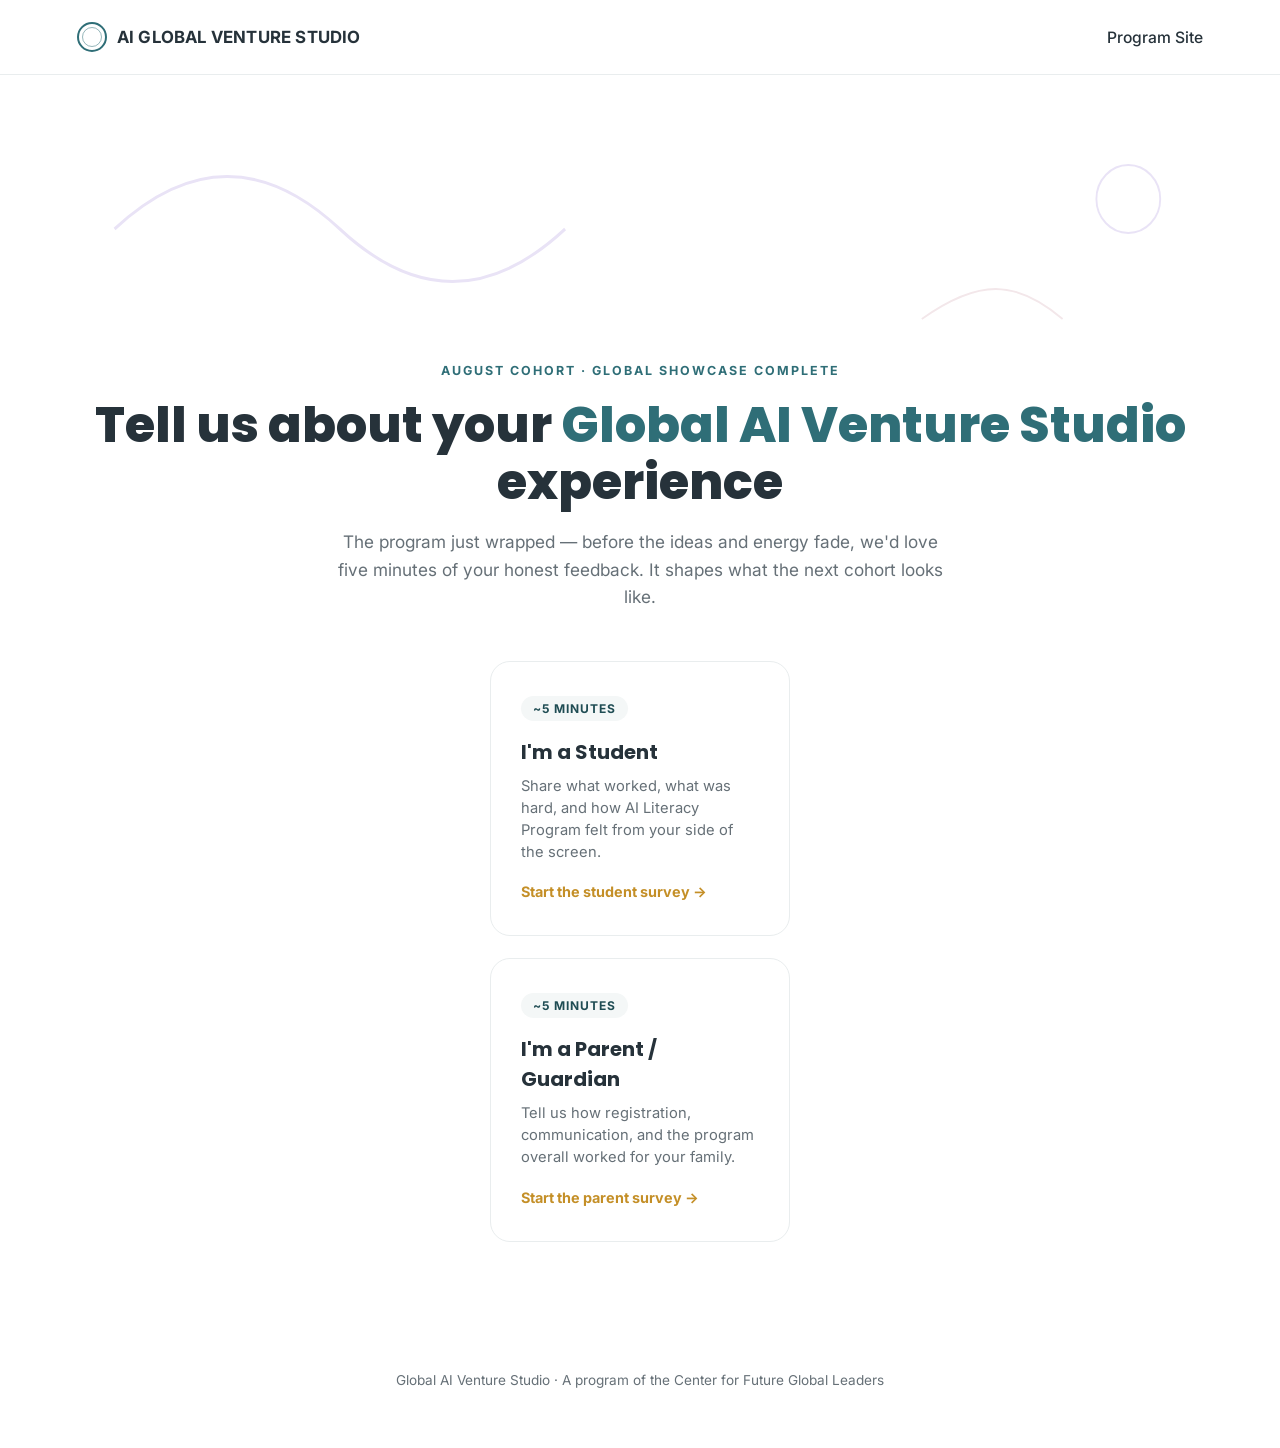
==== index.html @ 2229a6f4 "Add GAIVS end-of-program survey pages" ====
<!DOCTYPE html>
<html lang="en">
<head>
<meta charset="UTF-8">
<meta name="viewport" content="width=device-width, initial-scale=1.0">
<title>GAIVS End-of-Program Survey</title>
<link rel="preconnect" href="https://fonts.googleapis.com">
<link href="https://fonts.googleapis.com/css2?family=Poppins:wght@700;800&family=Inter:wght@400;500;600;700&display=swap" rel="stylesheet">
<link rel="stylesheet" href="style.css">
</head>
<body>

<header class="site-header">
  <div class="logo-mark"><span class="globe"></span> AI GLOBAL VENTURE STUDIO</div>
  <nav>
    <a href="https://ailiteracy.cfgltoday.org" target="_blank" rel="noopener">Program Site</a>
  </nav>
</header>

<section class="hero">
  <svg class="hero-decor" width="100%" height="220" viewBox="0 0 1200 220" preserveAspectRatio="none">
    <path d="M40,90 C120,20 200,20 280,90 C360,160 440,160 520,90" fill="none" stroke="#e9e3f6" stroke-width="3"/>
    <circle cx="1120" cy="60" r="34" fill="none" stroke="#e9e3f6" stroke-width="2"/>
    <path d="M900,180 C960,140 1000,140 1050,180" fill="none" stroke="#f3e7ea" stroke-width="2"/>
  </svg>
  <div class="eyebrow">August Cohort · Global Showcase Complete</div>
  <h1>Tell us about your <span class="accent">Global AI Venture Studio</span> experience</h1>
  <p class="sub">The program just wrapped — before the ideas and energy fade, we'd love five minutes of your honest feedback. It shapes what the next cohort looks like.</p>
</section>

<div class="form-wrap" style="margin-top: 10px;">
  <div class="landing-cards">
    <a class="landing-card" href="student.html">
      <span class="tag">~5 minutes</span>
      <h3>I'm a Student</h3>
      <p>Share what worked, what was hard, and how AI Literacy Program felt from your side of the screen.</p>
      <span class="go">Start the student survey →</span>
    </a>
    <a class="landing-card" href="parent.html">
      <span class="tag">~5 minutes</span>
      <h3>I'm a Parent / Guardian</h3>
      <p>Tell us how registration, communication, and the program overall worked for your family.</p>
      <span class="go">Start the parent survey →</span>
    </a>
  </div>
</div>

<footer class="site-footer">
  Global AI Venture Studio · A program of the Center for Future Global Leaders
</footer>

</body>
</html>
---- style.css ----
:root {
  --teal: #2f6e77;
  --teal-dark: #1f4c53;
  --gold: #e2a83c;
  --gold-dark: #c48f27;
  --ink: #26323a;
  --gray: #667077;
  --line: #e9edee;
  --card: #ffffff;
  --wave: #e9e3f6;
  --radius: 16px;
}

* { box-sizing: border-box; }

html, body {
  margin: 0;
  padding: 0;
  background: #ffffff;
  color: var(--ink);
  font-family: 'Inter', -apple-system, BlinkMacSystemFont, 'Segoe UI', sans-serif;
  -webkit-font-smoothing: antialiased;
}

h1, h2, h3, .brand-word {
  font-family: 'Poppins', 'Inter', sans-serif;
}

a { color: inherit; }

/* ---------- Header ---------- */
.site-header {
  display: flex;
  align-items: center;
  justify-content: space-between;
  padding: 22px 6vw;
  border-bottom: 1px solid var(--line);
}

.site-header nav {
  display: flex;
  align-items: center;
  gap: 32px;
}

.site-header nav a {
  text-decoration: none;
  color: var(--ink);
  font-weight: 500;
  font-size: 0.98rem;
}

.pill-btn {
  display: inline-flex;
  align-items: center;
  gap: 8px;
  background: var(--gold);
  color: #ffffff;
  border: none;
  padding: 11px 22px;
  border-radius: 999px;
  font-weight: 600;
  font-size: 0.95rem;
  text-decoration: none;
  cursor: pointer;
  transition: background 0.15s ease, transform 0.15s ease;
}

.pill-btn:hover { background: var(--gold-dark); transform: translateY(-1px); }

.logo-mark {
  display: flex;
  align-items: center;
  gap: 10px;
  font-weight: 700;
  font-size: 1.05rem;
  letter-spacing: 0.2px;
}

.logo-mark .globe {
  width: 30px;
  height: 30px;
  border-radius: 50%;
  border: 2px solid var(--teal);
  position: relative;
  flex-shrink: 0;
}
.logo-mark .globe::before {
  content: "";
  position: absolute;
  inset: 3px;
  border-radius: 50%;
  border: 1px solid var(--teal);
  opacity: 0.5;
}

/* ---------- Hero ---------- */
.hero {
  position: relative;
  text-align: center;
  padding: 64px 6vw 40px;
  overflow: hidden;
}

.hero-decor {
  position: absolute;
  inset: 0;
  pointer-events: none;
  z-index: 0;
}

.hero > * { position: relative; z-index: 1; }

.eyebrow {
  letter-spacing: 2px;
  text-transform: uppercase;
  font-size: 0.78rem;
  font-weight: 700;
  color: var(--teal);
  margin-bottom: 18px;
}

.hero h1 {
  font-size: clamp(2rem, 4.5vw, 3.1rem);
  font-weight: 800;
  line-height: 1.15;
  margin: 0 0 18px;
  color: var(--ink);
}

.hero h1 .accent { color: var(--teal); }

.hero p.sub {
  max-width: 620px;
  margin: 0 auto;
  color: var(--gray);
  font-size: 1.08rem;
  line-height: 1.6;
}

.time-chip {
  display: inline-flex;
  align-items: center;
  gap: 8px;
  margin-top: 22px;
  background: #f4f7f7;
  border: 1px solid var(--line);
  color: var(--teal-dark);
  font-weight: 600;
  font-size: 0.9rem;
  padding: 8px 16px;
  border-radius: 999px;
}

/* ---------- Form ---------- */
.form-wrap {
  max-width: 700px;
  margin: 0 auto 100px;
  padding: 0 6vw;
}

.card {
  background: var(--card);
  border: 1px solid var(--line);
  border-radius: 24px;
  padding: 40px 40px 44px;
  box-shadow: 0 20px 50px -30px rgba(31, 76, 83, 0.25);
}

.q-block {
  padding: 26px 0;
  border-bottom: 1px solid var(--line);
}
.q-block:first-child { padding-top: 0; }
.q-block:last-of-type { border-bottom: none; }

.q-number {
  font-size: 0.78rem;
  font-weight: 700;
  color: var(--gold-dark);
  letter-spacing: 1px;
  margin-bottom: 6px;
  display: block;
}

.q-text {
  font-weight: 700;
  font-size: 1.05rem;
  margin: 0 0 4px;
  color: var(--ink);
}

.q-help {
  font-size: 0.88rem;
  color: var(--gray);
  margin: 0 0 16px;
}

.options {
  display: flex;
  flex-wrap: wrap;
  gap: 10px;
  margin-top: 14px;
}

.option {
  position: relative;
  border: 1.5px solid var(--line);
  border-radius: 12px;
  padding: 12px 18px;
  font-size: 0.95rem;
  font-weight: 500;
  cursor: pointer;
  transition: all 0.15s ease;
  background: #fff;
  flex: 1 1 auto;
  text-align: center;
  min-width: 44px;
}

.options.stacked .option { flex: 1 1 100%; text-align: left; }

.option input {
  position: absolute;
  opacity: 0;
  pointer-events: none;
}

.option:hover { border-color: var(--gold); }

.option.selected {
  border-color: var(--teal);
  background: #eef5f5;
  color: var(--teal-dark);
  font-weight: 700;
}

.scale-row {
  display: flex;
  gap: 10px;
}
.scale-row .option { flex: 1 1 0; padding: 12px 0; }

.scale-labels {
  display: flex;
  justify-content: space-between;
  font-size: 0.8rem;
  color: var(--gray);
  margin-top: 8px;
}

textarea, input[type="text"] {
  width: 100%;
  border: 1.5px solid var(--line);
  border-radius: 12px;
  padding: 13px 16px;
  font-family: inherit;
  font-size: 0.95rem;
  color: var(--ink);
  resize: vertical;
  margin-top: 10px;
}

textarea:focus, input[type="text"]:focus, .option:focus-within {
  outline: none;
  border-color: var(--teal);
  box-shadow: 0 0 0 3px rgba(47, 110, 119, 0.15);
}

.followup { display: none; margin-top: 4px; }
.followup.show { display: block; }

.submit-row {
  margin-top: 34px;
  display: flex;
  justify-content: center;
}

.submit-row .pill-btn {
  padding: 14px 32px;
  font-size: 1rem;
}

.submit-row .pill-btn:disabled {
  opacity: 0.6;
  cursor: not-allowed;
  transform: none;
}

.error-note {
  color: #b3441f;
  font-size: 0.85rem;
  margin-top: 10px;
  display: none;
}
.error-note.show { display: block; }

/* ---------- Thank you state ---------- */
.thankyou {
  display: none;
  text-align: center;
  padding: 60px 30px;
}
.thankyou.show { display: block; }
.thankyou .check {
  width: 64px;
  height: 64px;
  border-radius: 50%;
  background: var(--teal);
  color: #fff;
  display: flex;
  align-items: center;
  justify-content: center;
  margin: 0 auto 20px;
  font-size: 1.8rem;
}
.thankyou h2 { margin: 0 0 10px; font-size: 1.5rem; }
.thankyou p { color: var(--gray); }

footer.site-footer {
  text-align: center;
  color: var(--gray);
  font-size: 0.85rem;
  padding: 30px 6vw 60px;
}

/* ---------- Landing (index) ---------- */
.landing-cards {
  display: flex;
  gap: 22px;
  justify-content: center;
  flex-wrap: wrap;
  max-width: 760px;
  margin: 0 auto;
}
.landing-card {
  background: #fff;
  border: 1.5px solid var(--line);
  border-radius: 20px;
  padding: 34px 30px;
  width: 300px;
  text-align: left;
  text-decoration: none;
  color: var(--ink);
  transition: all 0.15s ease;
}
.landing-card:hover {
  border-color: var(--teal);
  transform: translateY(-3px);
  box-shadow: 0 20px 40px -28px rgba(31, 76, 83, 0.35);
}
.landing-card .tag {
  display: inline-block;
  background: #f4f7f7;
  color: var(--teal-dark);
  font-weight: 700;
  font-size: 0.75rem;
  letter-spacing: 1px;
  text-transform: uppercase;
  padding: 5px 12px;
  border-radius: 999px;
  margin-bottom: 16px;
}
.landing-card h3 { margin: 0 0 8px; font-size: 1.25rem; }
.landing-card p { margin: 0 0 18px; color: var(--gray); font-size: 0.92rem; line-height: 1.5;}
.landing-card .go { color: var(--gold-dark); font-weight: 700; font-size: 0.9rem; }

@media (max-width: 640px) {
  .site-header nav { display: none; }
  .card { padding: 30px 22px; }
  .scale-row { flex-wrap: wrap; }
  .scale-row .option { flex: 1 1 30%; }
}
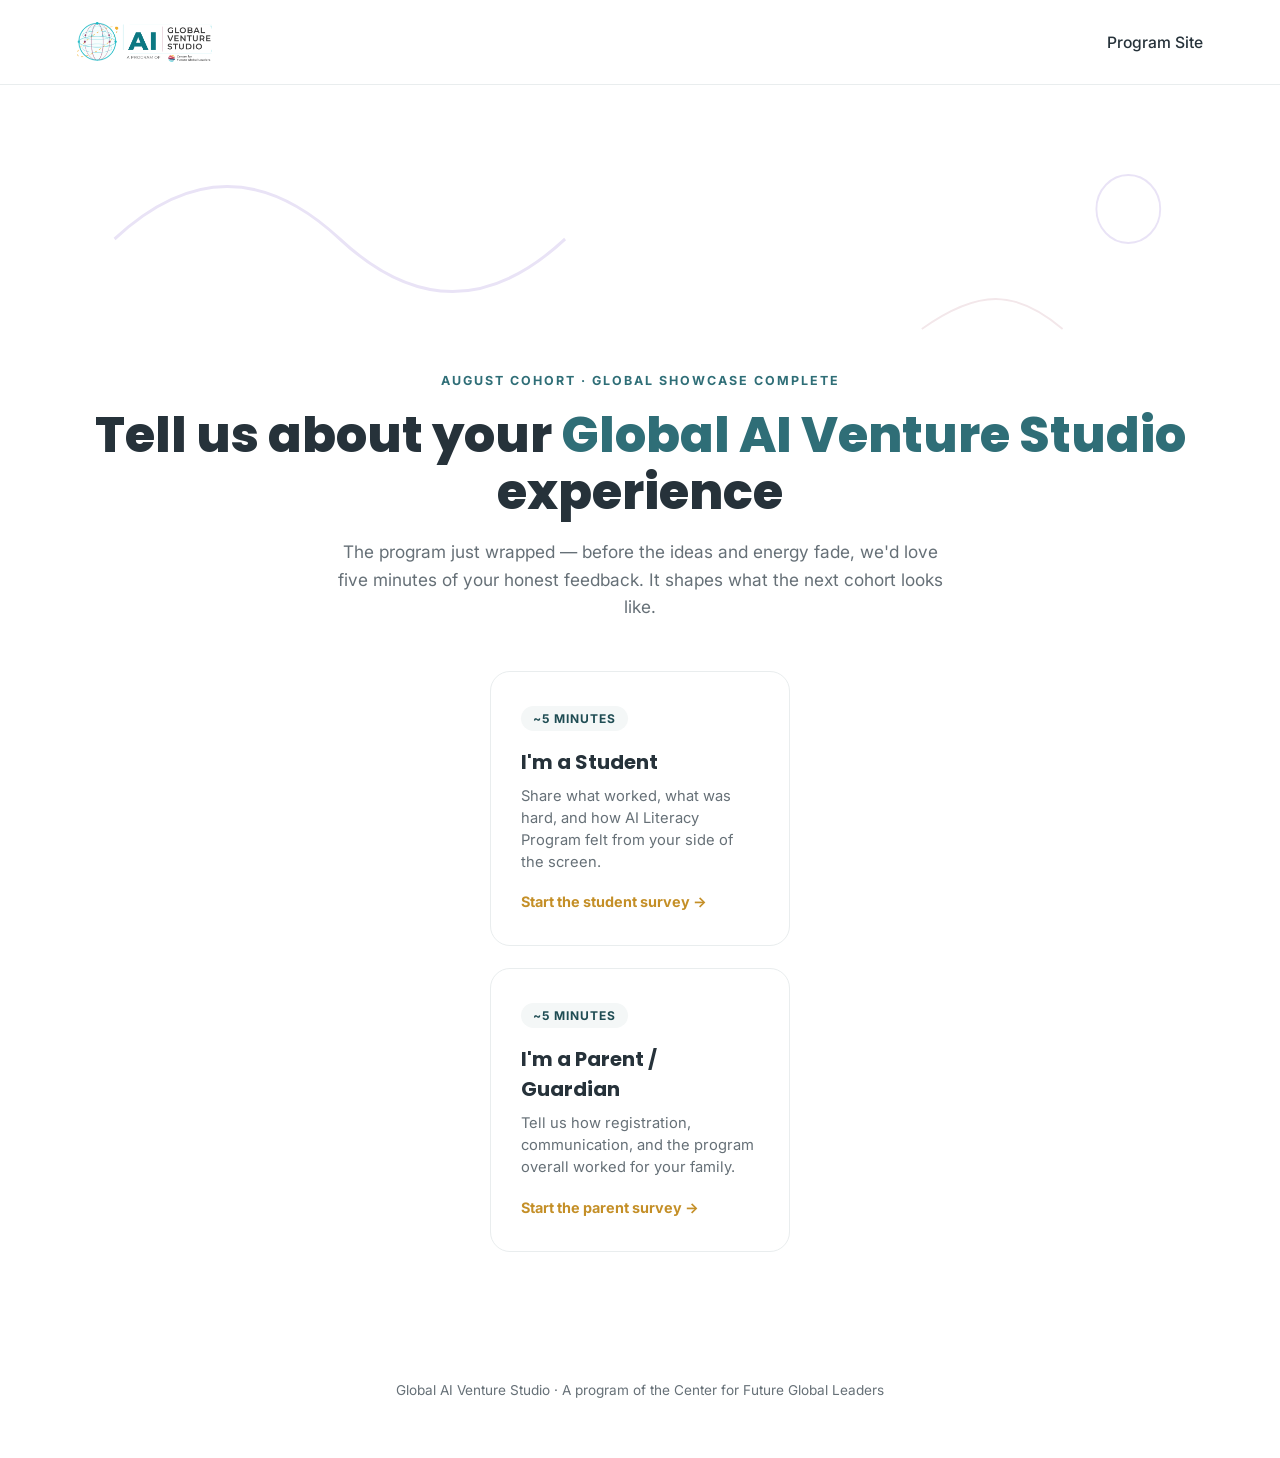
==== commit 84419a23: "Use real GAIVS logo image in header" ====
--- a/index.html
+++ b/index.html
@@ -11,7 +11,7 @@
 <body>
 
 <header class="site-header">
-  <div class="logo-mark"><span class="globe"></span> AI GLOBAL VENTURE STUDIO</div>
+  <div class="logo-mark"><img src="logo.png" alt="AI Global Venture Studio"></div>
   <nav>
     <a href="https://ailiteracy.cfgltoday.org" target="_blank" rel="noopener">Program Site</a>
   </nav>
--- a/style.css
+++ b/style.css
@@ -75,6 +75,12 @@
   font-weight: 700;
   font-size: 1.05rem;
   letter-spacing: 0.2px;
+}
+
+.logo-mark img {
+  height: 40px;
+  width: auto;
+  display: block;
 }
 
 .logo-mark .globe {
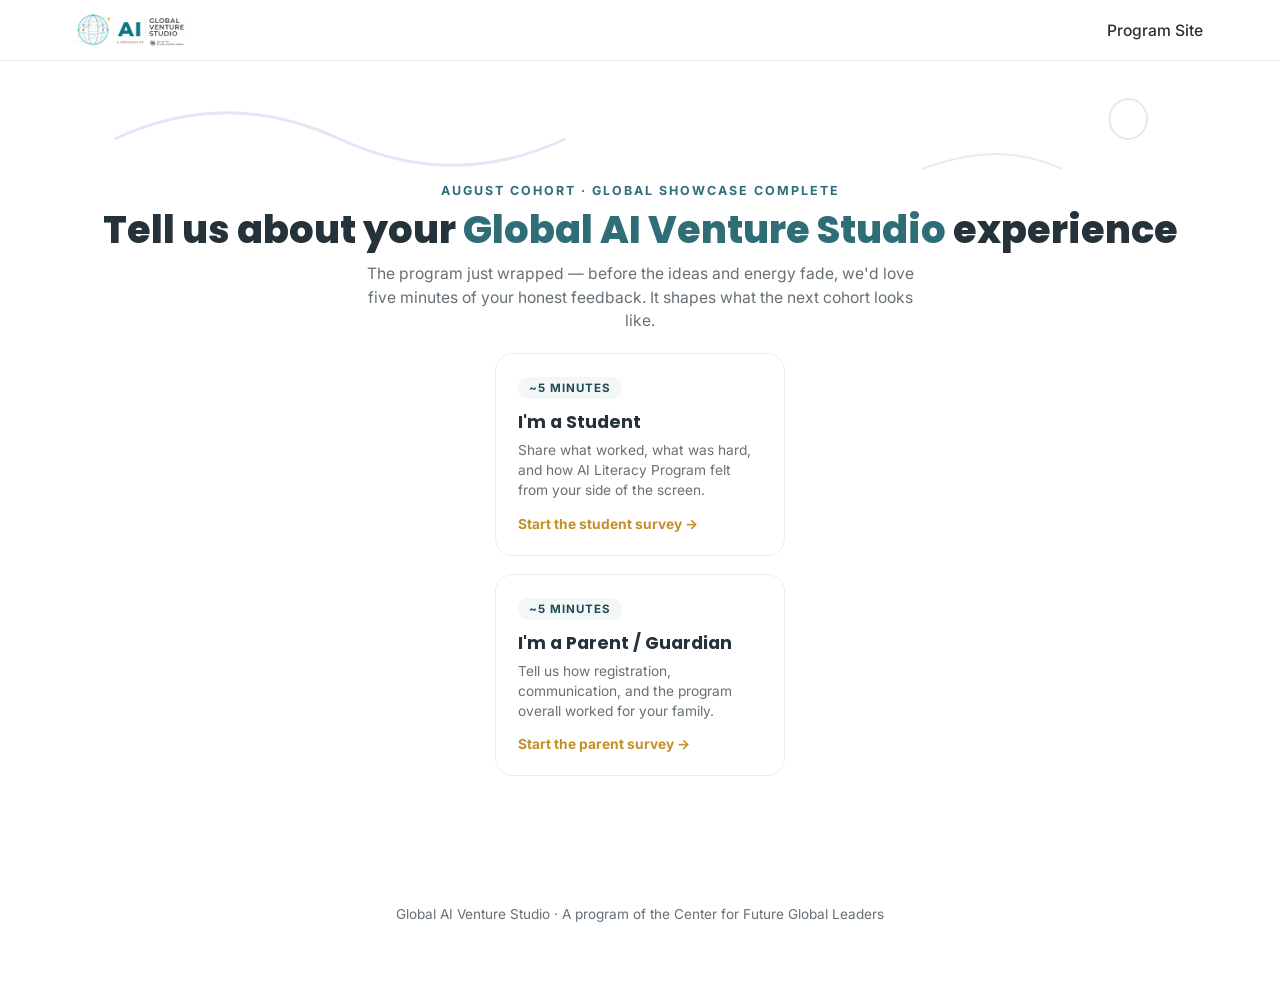
==== commit 6b3bbb5f: "Tighten hero spacing so survey choices fit above the fold" ====
--- a/index.html
+++ b/index.html
@@ -18,17 +18,17 @@
 </header>
 
 <section class="hero">
-  <svg class="hero-decor" width="100%" height="220" viewBox="0 0 1200 220" preserveAspectRatio="none">
-    <path d="M40,90 C120,20 200,20 280,90 C360,160 440,160 520,90" fill="none" stroke="#e9e3f6" stroke-width="3"/>
-    <circle cx="1120" cy="60" r="34" fill="none" stroke="#e9e3f6" stroke-width="2"/>
-    <path d="M900,180 C960,140 1000,140 1050,180" fill="none" stroke="#f3e7ea" stroke-width="2"/>
+  <svg class="hero-decor" width="100%" height="90" viewBox="0 0 1200 90" preserveAspectRatio="none">
+    <path d="M40,50 C120,15 200,15 280,50 C360,85 440,85 520,50" fill="none" stroke="#e9e3f6" stroke-width="3"/>
+    <circle cx="1120" cy="30" r="20" fill="none" stroke="#e9e3f6" stroke-width="2"/>
+    <path d="M900,80 C960,60 1000,60 1050,80" fill="none" stroke="#f3e7ea" stroke-width="2"/>
   </svg>
   <div class="eyebrow">August Cohort · Global Showcase Complete</div>
   <h1>Tell us about your <span class="accent">Global AI Venture Studio</span> experience</h1>
   <p class="sub">The program just wrapped — before the ideas and energy fade, we'd love five minutes of your honest feedback. It shapes what the next cohort looks like.</p>
 </section>
 
-<div class="form-wrap" style="margin-top: 10px;">
+<div class="form-wrap" style="margin-top: 0;">
   <div class="landing-cards">
     <a class="landing-card" href="student.html">
       <span class="tag">~5 minutes</span>
--- a/style.css
+++ b/style.css
@@ -33,7 +33,7 @@
   display: flex;
   align-items: center;
   justify-content: space-between;
-  padding: 22px 6vw;
+  padding: 14px 6vw;
   border-bottom: 1px solid var(--line);
 }
 
@@ -78,7 +78,7 @@
 }
 
 .logo-mark img {
-  height: 40px;
+  height: 32px;
   width: auto;
   display: block;
 }
@@ -104,7 +104,7 @@
 .hero {
   position: relative;
   text-align: center;
-  padding: 64px 6vw 40px;
+  padding: 28px 6vw 20px;
   overflow: hidden;
 }
 
@@ -123,32 +123,32 @@
   font-size: 0.78rem;
   font-weight: 700;
   color: var(--teal);
-  margin-bottom: 18px;
+  margin-bottom: 10px;
 }
 
 .hero h1 {
-  font-size: clamp(2rem, 4.5vw, 3.1rem);
+  font-size: clamp(1.6rem, 3.4vw, 2.4rem);
   font-weight: 800;
   line-height: 1.15;
-  margin: 0 0 18px;
+  margin: 0 0 10px;
   color: var(--ink);
 }
 
 .hero h1 .accent { color: var(--teal); }
 
 .hero p.sub {
-  max-width: 620px;
+  max-width: 560px;
   margin: 0 auto;
   color: var(--gray);
-  font-size: 1.08rem;
-  line-height: 1.6;
+  font-size: 0.98rem;
+  line-height: 1.5;
 }
 
 .time-chip {
   display: inline-flex;
   align-items: center;
   gap: 8px;
-  margin-top: 22px;
+  margin-top: 12px;
   background: #f4f7f7;
   border: 1px solid var(--line);
   color: var(--teal-dark);
@@ -333,18 +333,18 @@
 /* ---------- Landing (index) ---------- */
 .landing-cards {
   display: flex;
-  gap: 22px;
+  gap: 18px;
   justify-content: center;
   flex-wrap: wrap;
-  max-width: 760px;
+  max-width: 720px;
   margin: 0 auto;
 }
 .landing-card {
   background: #fff;
   border: 1.5px solid var(--line);
-  border-radius: 20px;
-  padding: 34px 30px;
-  width: 300px;
+  border-radius: 18px;
+  padding: 22px 22px;
+  width: 290px;
   text-align: left;
   text-decoration: none;
   color: var(--ink);
@@ -360,16 +360,16 @@
   background: #f4f7f7;
   color: var(--teal-dark);
   font-weight: 700;
-  font-size: 0.75rem;
+  font-size: 0.72rem;
   letter-spacing: 1px;
   text-transform: uppercase;
-  padding: 5px 12px;
+  padding: 4px 11px;
   border-radius: 999px;
-  margin-bottom: 16px;
-}
-.landing-card h3 { margin: 0 0 8px; font-size: 1.25rem; }
-.landing-card p { margin: 0 0 18px; color: var(--gray); font-size: 0.92rem; line-height: 1.5;}
-.landing-card .go { color: var(--gold-dark); font-weight: 700; font-size: 0.9rem; }
+  margin-bottom: 10px;
+}
+.landing-card h3 { margin: 0 0 6px; font-size: 1.1rem; }
+.landing-card p { margin: 0 0 12px; color: var(--gray); font-size: 0.86rem; line-height: 1.45;}
+.landing-card .go { color: var(--gold-dark); font-weight: 700; font-size: 0.86rem; }
 
 @media (max-width: 640px) {
   .site-header nav { display: none; }
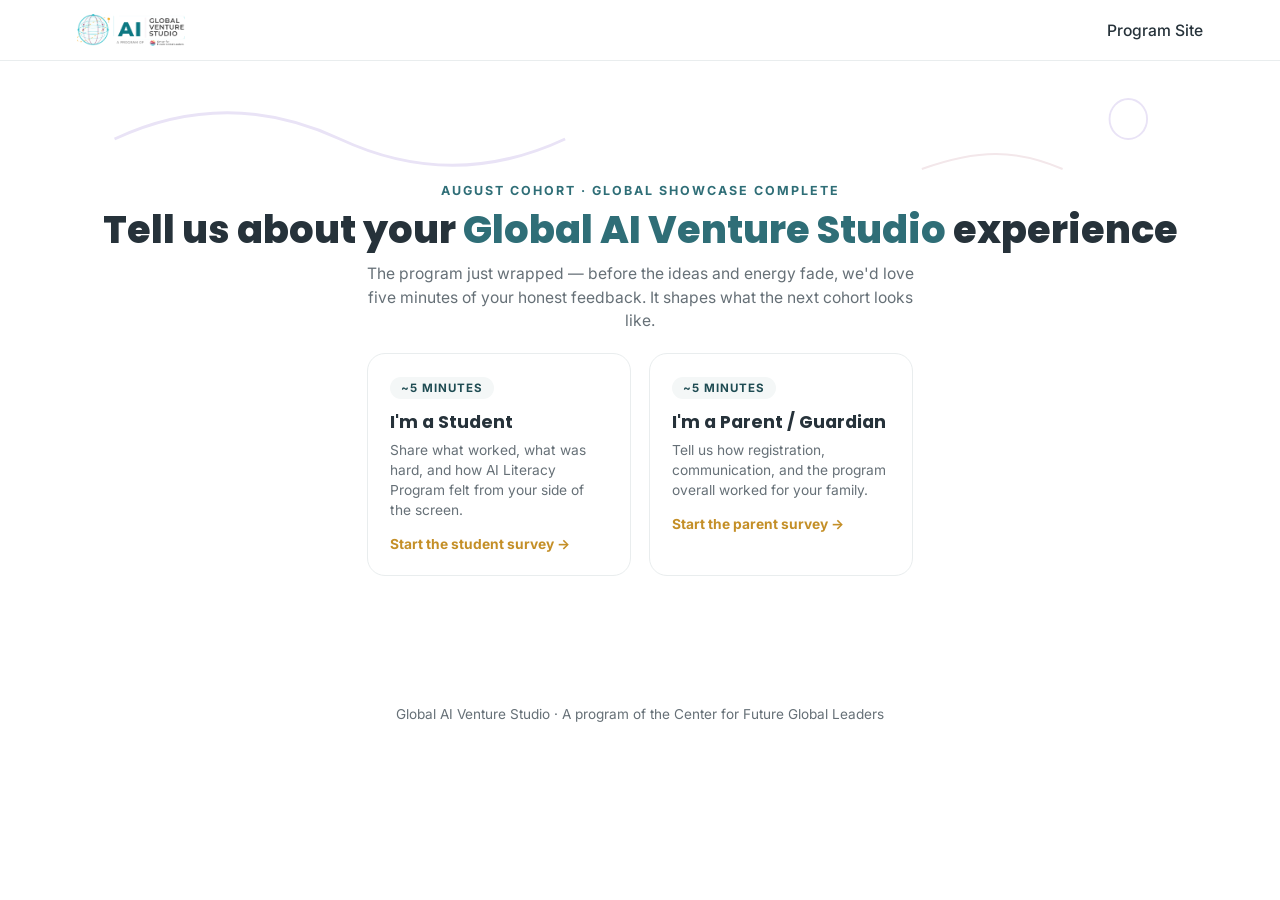
==== commit 59483e6a: "Add tab favicon" ====
--- a/index.html
+++ b/index.html
@@ -6,6 +6,7 @@
 <title>GAIVS End-of-Program Survey</title>
 <link rel="preconnect" href="https://fonts.googleapis.com">
 <link href="https://fonts.googleapis.com/css2?family=Poppins:wght@700;800&family=Inter:wght@400;500;600;700&display=swap" rel="stylesheet">
+<link rel="icon" type="image/png" href="favicon.png">
 <link rel="stylesheet" href="style.css">
 </head>
 <body>
--- a/style.css
+++ b/style.css
@@ -344,7 +344,9 @@
   border: 1.5px solid var(--line);
   border-radius: 18px;
   padding: 22px 22px;
-  width: 290px;
+  width: 100%;
+  max-width: 290px;
+  flex: 1 1 260px;
   text-align: left;
   text-decoration: none;
   color: var(--ink);
@@ -372,8 +374,28 @@
 .landing-card .go { color: var(--gold-dark); font-weight: 700; font-size: 0.86rem; }
 
 @media (max-width: 640px) {
-  .site-header nav { display: none; }
-  .card { padding: 30px 22px; }
+  .site-header {
+    padding: 12px 5vw;
+    flex-wrap: wrap;
+    row-gap: 6px;
+  }
+  .site-header nav { gap: 16px; }
+  .site-header nav a { font-size: 0.85rem; }
+  .logo-mark img { height: 26px; }
+  .hero { padding: 20px 5vw 16px; }
+  .hero p.sub { font-size: 0.92rem; }
+  .form-wrap { padding: 0 5vw; }
+  .card { padding: 24px 18px; }
+  .q-text { font-size: 0.98rem; }
   .scale-row { flex-wrap: wrap; }
   .scale-row .option { flex: 1 1 30%; }
-}
+  .options .option { font-size: 0.9rem; padding: 11px 14px; }
+  .landing-cards { gap: 14px; }
+  .submit-row .pill-btn { width: 100%; justify-content: center; }
+}
+
+@media (max-width: 400px) {
+  .hero h1 { font-size: 1.5rem; }
+  .site-header nav { gap: 12px; }
+}
+
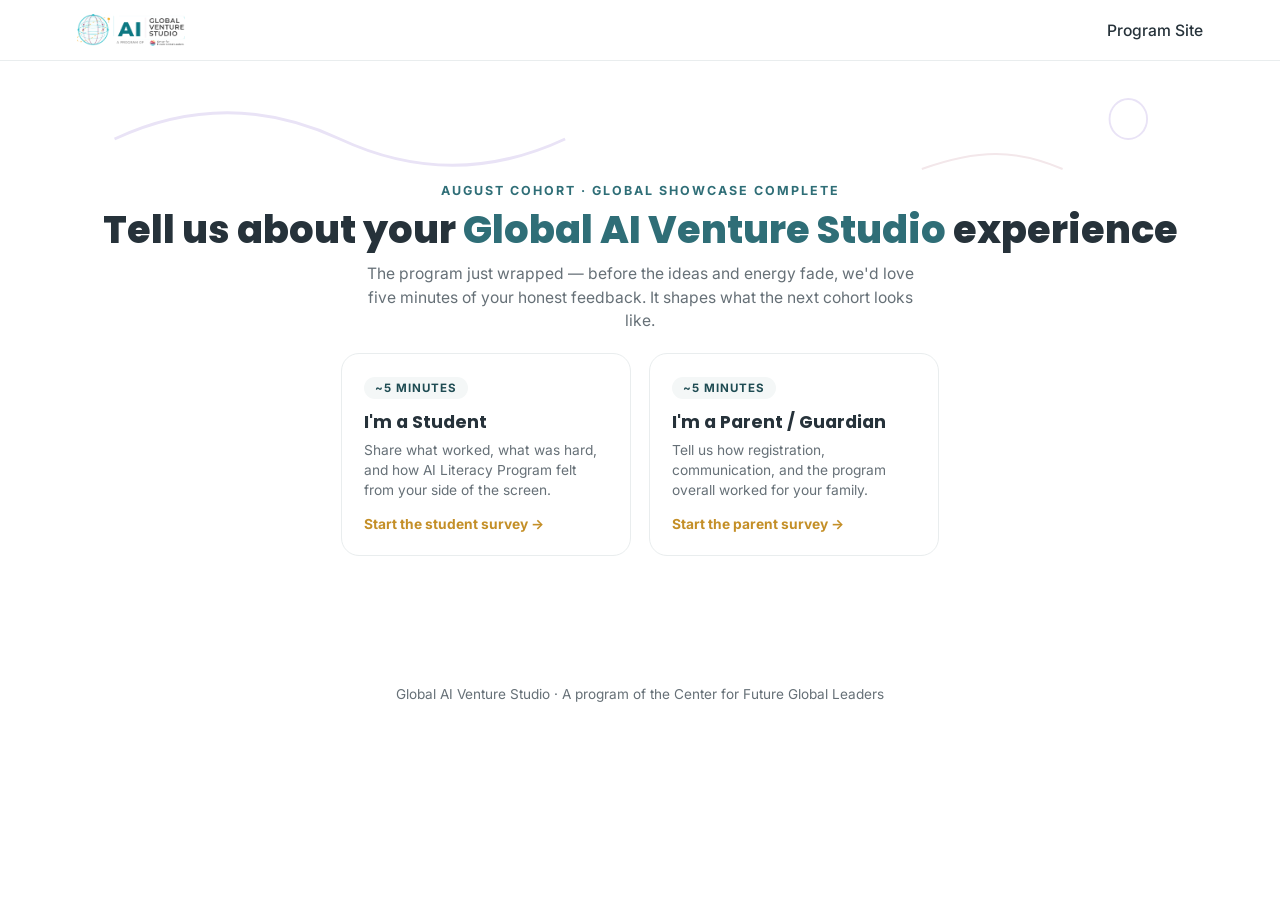
==== commit bc4c73c2: "Widen form and increase option box sizing/padding for a less cramped feel; scale mobile sizing propo" ====
--- a/index.html
+++ b/index.html
@@ -7,7 +7,7 @@
 <link rel="preconnect" href="https://fonts.googleapis.com">
 <link href="https://fonts.googleapis.com/css2?family=Poppins:wght@700;800&family=Inter:wght@400;500;600;700&display=swap" rel="stylesheet">
 <link rel="icon" type="image/png" href="favicon.png">
-<link rel="stylesheet" href="style.css">
+<link rel="stylesheet" href="style.css?v=1787335695">
 </head>
 <body>
 
--- a/style.css
+++ b/style.css
@@ -160,7 +160,7 @@
 
 /* ---------- Form ---------- */
 .form-wrap {
-  max-width: 700px;
+  max-width: 800px;
   margin: 0 auto 100px;
   padding: 0 6vw;
 }
@@ -169,7 +169,7 @@
   background: var(--card);
   border: 1px solid var(--line);
   border-radius: 24px;
-  padding: 40px 40px 44px;
+  padding: 44px 48px 48px;
   box-shadow: 0 20px 50px -30px rgba(31, 76, 83, 0.25);
 }
 
@@ -205,23 +205,24 @@
 .options {
   display: flex;
   flex-wrap: wrap;
-  gap: 10px;
-  margin-top: 14px;
+  gap: 12px;
+  margin-top: 16px;
 }
 
 .option {
   position: relative;
   border: 1.5px solid var(--line);
   border-radius: 12px;
-  padding: 12px 18px;
-  font-size: 0.95rem;
+  padding: 15px 20px;
+  font-size: 1rem;
   font-weight: 500;
+  line-height: 1.35;
   cursor: pointer;
   transition: all 0.15s ease;
   background: #fff;
-  flex: 1 1 auto;
+  flex: 1 1 150px;
   text-align: center;
-  min-width: 44px;
+  min-width: 110px;
 }
 
 .options.stacked .option { flex: 1 1 100%; text-align: left; }
@@ -242,18 +243,21 @@
 }
 
 .scale-row {
-  display: flex;
-  gap: 10px;
-}
-.scale-row .option { flex: 1 1 0; padding: 12px 0; }
+  display: grid;
+  grid-template-columns: repeat(var(--cols, 5), minmax(0, 1fr));
+  gap: 12px;
+}
+.scale-row .option { padding: 15px 8px; min-width: 0; }
 
 .scale-labels {
-  display: flex;
-  justify-content: space-between;
-  font-size: 0.8rem;
+  display: grid;
+  grid-template-columns: repeat(var(--cols, 5), minmax(0, 1fr));
+  font-size: 0.85rem;
   color: var(--gray);
-  margin-top: 8px;
-}
+  margin-top: 10px;
+}
+.scale-labels span:first-child { grid-column: 1; text-align: left; }
+.scale-labels span:last-child { grid-column: -1; text-align: right; }
 
 textarea, input[type="text"] {
   width: 100%;
@@ -385,11 +389,10 @@
   .hero { padding: 20px 5vw 16px; }
   .hero p.sub { font-size: 0.92rem; }
   .form-wrap { padding: 0 5vw; }
-  .card { padding: 24px 18px; }
+  .card { padding: 26px 20px; }
   .q-text { font-size: 0.98rem; }
-  .scale-row { flex-wrap: wrap; }
-  .scale-row .option { flex: 1 1 30%; }
-  .options .option { font-size: 0.9rem; padding: 11px 14px; }
+  .options .option { font-size: 0.92rem; padding: 12px 15px; }
+  .scale-row .option { padding: 11px 5px; font-size: 0.9rem; }
   .landing-cards { gap: 14px; }
   .submit-row .pill-btn { width: 100%; justify-content: center; }
 }
